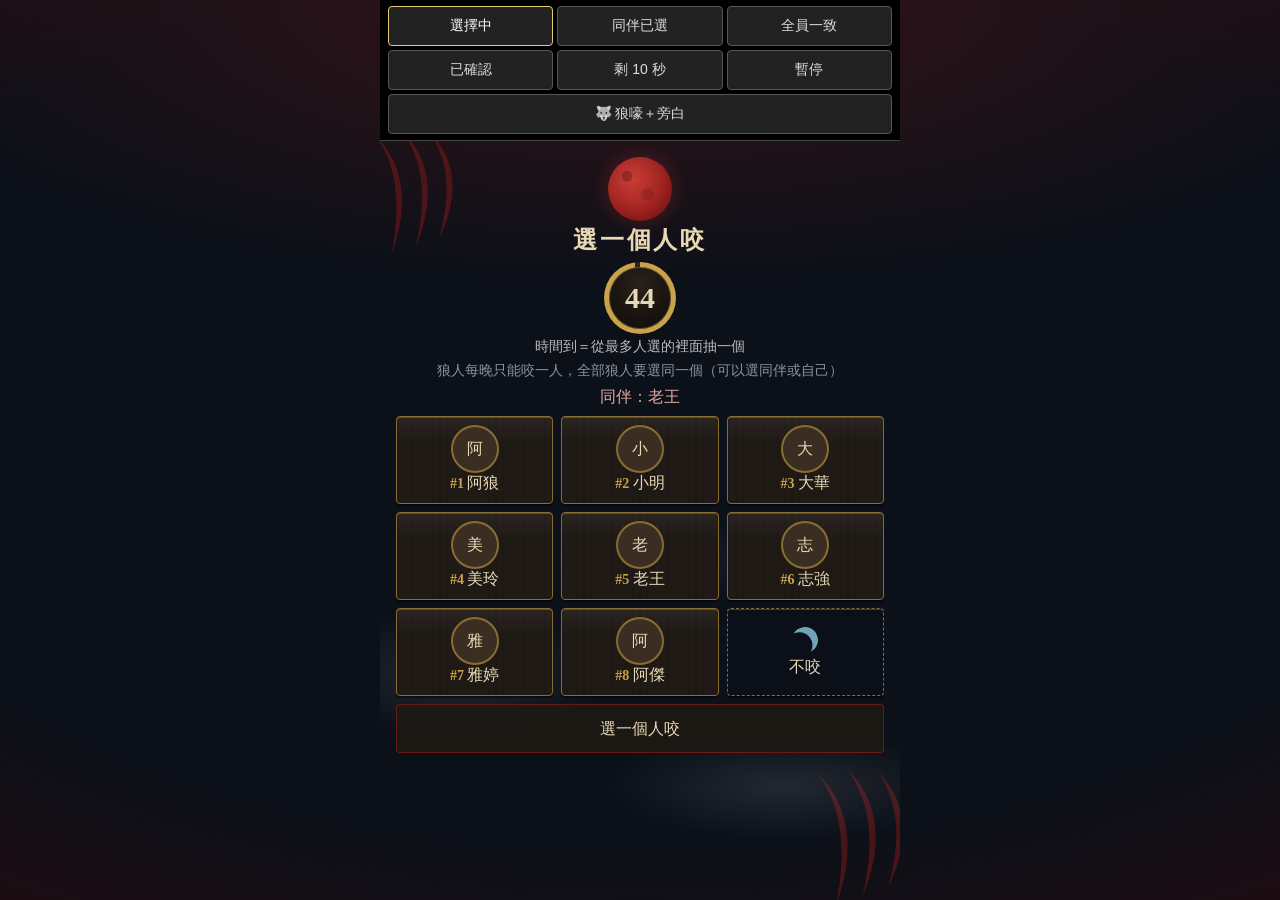
==== web/preview.html @ 8d0e4b9e "feat: 美術垂直切片——夜晚狼人選刀、倒數環、狼嚎（SPEC v4.28） Co-Authored-By: Claude Opus 5.5 <noreply@anthropic.com>" ====
<!doctype html>
<html lang="zh-Hant" data-phase="night" data-screen="S8">
<head>
<meta charset="utf-8">
<meta name="viewport" content="width=device-width, initial-scale=1, viewport-fit=cover, user-scalable=no">
<title>血月酒館 · 美術預覽</title>
<link rel="stylesheet" href="css/tokens.css">
<link rel="stylesheet" href="css/base.css">
<link rel="stylesheet" href="css/s8.css">
<style>
  /* 只給預覽頁用的切換列，不是遊戲畫面 */
  .preview-bar { display: flex; flex-wrap: wrap; gap: 4px; padding: 6px 8px; background: #000; border-bottom: 1px solid #444; }
  .preview-bar button { flex: 1 1 30%; min-height: 40px; font-size: 14px; background: #222; color: #ddd; border: 1px solid #555; border-radius: 4px; }
  .preview-bar button[data-on] { border-color: #e8c872; color: #fff; }
</style>
</head>
<body>
<div id="app"></div>
<script type="module" src="js/preview_s8.js"></script>
</body>
</html>
---- web/css/tokens.css ----
/* 美術數值（ART 3、4、11.1；CODING_RULES V5）。畫面只用這裡的變數，不直接寫色碼與時間。 */
:root {
  /* 主色票（SPEC C2） */
  --bg-night: #14100d;
  --bg-stone: #1f1a15;
  --parchment: #e8d9b5;
  --parchment-dark: #cdb98a;
  --ink: #2b1d12;
  --gold: #c9a24a;
  --gold-bright: #e8c872;
  --blood: #8e1b1b;
  --ember: #d9702b;
  --moss: #4a6b3a;
  --arcane: #5b4b8a;
  --mask: #3d2f4f;
  --ice: #6fa3b8;
  --steel: #8b93a0;
  /* 延伸色 */
  --night-sky: #0c1018;
  --dusk: #2a1f14;
  --witch-red: #b5373a;
  --witch-green: #3f8f5a;
  --hunter-wood: #7a5532;
  --candle: #ffcf7a;
  --fog: rgba(139, 147, 160, .18);

  /* 字體：正式字型子集化在量產時加入，先用手機內建的宋體與襯線體 */
  --font-title: "Noto Serif TC", "Songti TC", "PMingLiU", serif;
  --font-body: system-ui, "PingFang TC", "Noto Sans TC", sans-serif;
  --font-num: "Cinzel", "Trajan Pro", Georgia, "Times New Roman", serif;
  --fs-title: 24px;
  --fs-lead: 18px;
  --fs-body: 16px;

  /* 間距四級（ART 6） */
  --gap-1: 8px;
  --gap-2: 12px;
  --gap-3: 16px;
  --gap-4: 24px;

  /* 動畫時間（ART 11.1） */
  --dur-tap: 120ms;
  --dur-fast: 200ms;
  --dur-dialog: 350ms;
  --dur-flip: 600ms;
  --dur-phase: 800ms;
  --dur-night: 1000ms;
  --dur-confirm: 3000ms; /* 狼人全員一致後自動確認（SPEC C8.1） */
  --dur-slash: 400ms;
  --ease-out: cubic-bezier(.2, .8, .2, 1);
}
---- web/css/base.css ----
/* 灰盒階段（DEV_PLAN P4）：只求看得懂、點得到。美術在 P8 才套用。 */
* { box-sizing: border-box; -webkit-tap-highlight-color: transparent; }
html, body { margin: 0; height: 100%; overscroll-behavior: none; }
body { background: #2a2a2a; color: #eee; font: 16px/1.45 system-ui, "PingFang TC", "Noto Sans TC", sans-serif; }
#app { display: flex; flex-direction: column; height: var(--app-h, 100dvh); max-width: 520px; margin: 0 auto; }
html[data-phase="night"] body { background: #151515; }

.status { display: flex; align-items: center; gap: 4px; padding: 6px 8px; background: #3a3a3a; min-height: 44px; }
.status__title { flex: 1; min-width: 0; font-size: 18px; font-weight: 600; line-height: 1.25; }
.status__side { flex: none; display: flex; flex-direction: column; align-items: flex-end; gap: 2px; }
.status__icons { display: flex; gap: 4px; }
.status__who { display: flex; align-items: center; gap: 6px; }
.status__name { font-size: 14px; font-weight: 600; white-space: nowrap; }
.status__line { display: block; white-space: nowrap; overflow: hidden; text-overflow: ellipsis; }
.status__icon { background: none; border: 1px solid #888; color: #eee; width: 44px; height: 44px; flex: none; padding: 0; border-radius: 4px; }
.conn { font-size: 14px; padding: 2px 6px; border: 1px solid #888; border-radius: 4px; white-space: nowrap; }
.conn--online { border-color: #7c7; }
.conn--reconnecting { border-color: #dc6; }
.conn--offline { border-color: #e66; }
.subtitle { padding: 6px 12px; background: #333; color: #bcd; font-size: 15px; min-height: 32px; }
.banner { padding: 8px 12px; background: #664; }
.banner--error { background: #733; }
.main { flex: 1; overflow-y: auto; padding: 12px 16px 24px; }
.tabs { display: flex; background: #3a3a3a; padding-bottom: env(safe-area-inset-bottom); }
.tab { flex: 1 1 0; min-height: 52px; padding: 0 2px; white-space: nowrap; background: none; border: 0; color: #ccc; font-size: 14px; }
.tab { position: relative; }
.tab__unread { position: absolute; top: 2px; right: 2px; min-width: 18px; padding: 0 4px; border-radius: 9px; background: #c44; color: #fff; font-size: 12px; line-height: 18px; }
.tab--on { background: #555; color: #fff; }

h1 { font-size: 22px; margin: 8px 0 12px; }
h2 { font-size: 18px; margin: 16px 0 8px; }
p { margin: 8px 0; }
.hint { font-size: 14px; color: #bbb; }
.big { font-size: 22px; font-weight: 600; }
.center { text-align: center; }
.row { display: flex; gap: 8px; align-items: center; flex-wrap: wrap; }
.grow { flex: 1; }
.panel { background: #383838; padding: 12px; border-radius: 4px; margin: 8px 0; }
.pause-row { display: flex; justify-content: flex-end; }
.far-apart { margin-top: 32px; } /* 危險操作和常用按鈕隔開（UI_RULES K6） */
.danger-zone { border: 1px solid #a55; }

button.btn { width: 100%; min-height: 52px; font-size: 16px; margin: 6px 0; border-radius: 4px; border: 2px solid #999; background: #484848; color: #fff; }
button.btn--small { width: auto; min-height: 44px; padding: 0 12px; margin: 2px; }
button.btn--secondary { border-width: 1px; background: #3d3d3d; }
button.btn--danger { border-color: #d66; }
button.btn--suggest { border-color: #fc6; background: #665a33; }
button.btn--pending { opacity: .6; }
button.btn--success { background: #375; border-color: #7c7; }
button.btn--error { border-color: #e66; background: #633; }
button.btn:disabled { color: #999; border-color: #666; }
.reason { font-size: 14px; color: #dbb; margin: -2px 0 6px; }

.qr { display: block; width: 200px; height: 200px; margin: 8px auto; }
.selectable { user-select: text; -webkit-user-select: text; }
label.field { display: block; margin: 12px 0; }
input, select, textarea { font-size: 16px; width: 100%; min-height: 44px; padding: 10px; border-radius: 4px; border: 1px solid #888; background: #222; color: #eee; }
.error-text { color: #f99; font-size: 14px; }
.input--error { border: 2px solid #e66; }

.grid { display: grid; grid-template-columns: repeat(3, 1fr); gap: 8px; margin: 8px 0; }
.card-group { color: #fc6; font-size: 15px; margin-top: 12px; }
.cell { display: flex; flex-direction: column; align-items: center; justify-content: center; gap: 2px; min-height: 76px; background: #444; border: 2px solid #777; border-radius: 4px; color: #fff; padding: 4px; font-size: 16px; }
.cell .avatar { width: 36px; height: 36px; }
.grid--compact .cell { min-height: 44px; }
.cell--target { background: #2f4a5e; border-color: #6a9ab8; }
.cell--on { border-color: #fc6; background: #665a33; }
.cell--empty { border-style: dashed; }
.cell__seat { font-size: 14px; color: #ccc; }
.cell__marks { font-size: 14px; color: #f99; line-height: 1.2; }
.cell__marks:empty { display: none; }
.grid--marks .cell__marks:empty { display: block; min-height: 17px; } /* 同伴選了才出現，先留位子，格子才不會跳 */

.avatar { display: inline-flex; width: 44px; height: 44px; border-radius: 50%; background: #666; align-items: center; justify-content: center; overflow: hidden; flex: none; }
.avatar img { width: 100%; height: 100%; object-fit: cover; }
.avatar--dead { opacity: .4; }
.list-row { display: flex; align-items: center; gap: 8px; padding: 6px 0; border-bottom: 1px solid #444; }
.seat-row { background: #2a2a2a; }
.seat-row__who { min-width: 0; }
.seat-row__tags { display: flex; flex-wrap: wrap; gap: 4px; margin-top: 2px; }
.seat-row--drag { background: #665a33; }
.seat-handle { flex: none; width: 44px; height: 44px; display: flex; align-items: center; justify-content: center; font-size: 22px; touch-action: none; user-select: none; -webkit-user-select: none; cursor: grab; border: 1px solid #666; border-radius: 4px; }
.badge { font-size: 14px; border: 1px solid #888; border-radius: 3px; padding: 0 4px; white-space: nowrap; }
.nowrap { white-space: nowrap; }
.keep-words { word-break: keep-all; }

.count { font-size: 28px; font-variant-numeric: tabular-nums; text-align: center; }
.card { min-height: min(280px, 40dvh); text-align: center; display: flex; flex-direction: column; align-items: center; justify-content: center; background: #444; border: 2px solid #999; border-radius: 6px; padding: 10px; touch-action: none; user-select: none; -webkit-user-select: none; -webkit-touch-callout: none; }

.chat { display: flex; flex-direction: column; height: 100%; }
.chat__list { flex: 1; overflow-y: auto; }
.chat__list button.btn--small { display: block; margin: 4px auto; }
.bubble { background: #444; padding: 6px 10px; border-radius: 4px; margin: 4px 0; max-width: 85%; overflow-wrap: anywhere; width: fit-content; }
.bubble--mine { margin-left: auto; background: #565; }
.bubble--host { background: #653; }
.bubble--wolf { background: #533; }
.bubble__who { font-size: 14px; color: #ccc; }
.bubble--wolf { border: 2px solid #c44; }
.bubble--system { white-space: pre-line; border: 1px dashed #b8a; background: #2a1f2e; }
.chat-photo { display: block; max-width: 200px; max-height: 200px; border-radius: 4px; margin-top: 4px; }
.tts { background: none; border: 1px solid #888; color: inherit; border-radius: 4px; padding: 6px 8px; margin-top: 4px; text-align: left; min-height: 44px; font: inherit; }
.chat__photo { position: relative; overflow: hidden; display: inline-flex; align-items: center; justify-content: center; min-width: 44px; }
.chat__photo input { position: absolute; inset: 0; opacity: 0; }
.lightbox { position: fixed; inset: 0; background: #000; z-index: 40; display: flex; align-items: center; justify-content: center; overflow: hidden; }
.lightbox img { max-width: 100%; max-height: 100%; touch-action: none; transform-origin: center; }
.lightbox__close { position: absolute; top: 12px; right: 12px; min-width: 44px; min-height: 44px; background: #333; color: #fff; border: 1px solid #888; border-radius: 4px; }
.chat__input { display: flex; gap: 6px; padding-top: 8px; }
.chat__input button.btn { padding: 0 4px; white-space: nowrap; width: 100%; margin: 0; }
.chat__input textarea { flex: 1; min-height: 44px; height: 44px; resize: none; }

.overlay { position: fixed; inset: 0; background: rgba(0,0,0,.75); display: flex; align-items: center; justify-content: center; padding: 16px; z-index: 30; }
.dialog { background: #3a3a3a; padding: 16px; border-radius: 6px; width: 100%; max-width: 460px; max-height: 90dvh; overflow-y: auto; }
.toast { position: fixed; top: 60px; left: 16px; right: 16px; margin: 0 auto; width: fit-content; background: #111; padding: 8px 14px; border-radius: 4px; z-index: 40; }
.pause-cover { background: #444; border: 2px solid #999; padding: 20px; text-align: center; border-radius: 6px; }
.rotate { display: none; }
@media (orientation: landscape) and (max-height: 480px) {
  .rotate { display: flex; position: fixed; inset: 0; background: #111; z-index: 50; align-items: center; justify-content: center; }
}

/* 看真相：每夜標籤可左右滑；行動以顏色分類，一定同時有文字（UI_RULES F13） */
.truth-tabs { display: flex; overflow-x: auto; gap: 4px; margin: 8px 0; -webkit-overflow-scrolling: touch; }
.tab--small { flex: none; min-height: 44px; padding: 0 12px; background: #3a3a3a; border-radius: 4px; }
.act { border-left: 5px solid #888; background: #383838; padding: 8px 10px; margin: 6px 0; border-radius: 3px; }
.act__label { display: block; font-size: 14px; }
.act--wolf { border-color: #d9534f; } .act--wolf .act__label { color: #f08a86; }
.act--seer { border-color: #8d78d6; } .act--seer .act__label { color: #b6a7ee; }
.act--witch { border-color: #3f8f5a; } .act--witch .act__label { color: #7fcf9b; }
.act--hunter { border-color: #b98a55; } .act--hunter .act__label { color: #e0b98a; }
.act--death { border-color: #aaa; } .act--death .act__label { color: #ddd; }
.act--vote { border-color: #c9a24a; } .act--vote .act__label { color: #e8c872; }

/* 上帝控制台：常用按鈕固定在上方、三個標籤固定在側邊，只有內容區會滑 */
.host-screen { display: flex; gap: 8px; height: 100%; }
.host-main { flex: 1; min-width: 0; display: flex; flex-direction: column; }
.host-pinned { flex: none; padding-bottom: 6px; }
.host-pinned h1 { margin: 2px 0; }
.host-pinned button.btn { min-height: 44px; margin: 3px 0; }
.host-pinned .count { font-size: 24px; }
.host-rail { flex: none; width: 62px; display: flex; flex-direction: column; gap: 6px; }
.host-tab { min-height: 64px; padding: 4px; font-size: 14px; background: #3a3a3a; color: #ddd; border: 1px solid #777; border-radius: 4px; }
.host-tab--on { background: #665a33; border-color: #fc6; color: #fff; }
.host-content { flex: 1; min-height: 0; overflow-y: auto; }
.host-content .grid button.btn { padding: 0 2px; } /* 六個字的台詞才放得下一行 */
.host-tab__line { display: block; }
.end-cause { flex: 1; min-width: 0; text-align: right; }
.role-grid { display: grid; grid-template-columns: repeat(2, 1fr); gap: 6px; margin-bottom: 12px; }
.role-grid .btn { width: 100%; }
.badge--role { background: #6a3a8a; color: #fff; }

/* S23 安裝引導、S24 準備檢查 */
.install__steps { padding-left: 24px; }
.install__step { margin: 10px 0; }
.install__icon { width: 24px; height: 24px; vertical-align: middle; margin-left: 4px; }
.prep-list { display: flex; flex-direction: column; gap: 6px; margin: 8px 0; }
.prep { border: 1px solid #a86; border-radius: 4px; padding: 8px 10px; background: #383028; }
.prep--done { border-color: #575; background: #2f382f; }
.prep__title { font-weight: 600; }
.prep .hint { margin: 4px 0; }
---- web/css/s8.css ----
/* 美術垂直切片：夜晚·狼人選刀（ART 8 S8、7.2、7.4、11.2、11.3）。
   使用者看過並同意風格後，才把同樣的做法套到其他畫面（DEV_PLAN P8）。
   動畫只動 transform 和 opacity（UI_RULES Q6）；html[data-lowfx] 時關掉霧和火星。 */

html[data-screen="S8"] body {
  background:
    radial-gradient(ellipse 90% 45% at 50% 0%, rgba(142, 27, 27, .32), transparent 70%),
    radial-gradient(ellipse 120% 90% at 50% 45%, transparent 55%, rgba(70, 6, 6, .7) 100%),
    var(--night-sky);
}

/* 裝飾只畫在這個畫面的範圍內，不蓋到狀態列，也不會讓畫面左右滑 */
.s8 { position: relative; isolation: isolate; overflow: hidden; margin: -12px -16px -24px; padding: 16px 16px 24px; min-height: calc(100% + 36px); }

/* 爪痕暗角：左上、右下各三道爪痕，壓在內容後面、點不到 */
.s8::before {
  content: '';
  position: absolute;
  inset: 0;
  z-index: -1;
  pointer-events: none;
  --claw: url("data:image/svg+xml,%3Csvg xmlns='http://www.w3.org/2000/svg' viewBox='0 0 120 140'%3E%3Cg fill='%238e1b1b'%3E%3Cpath d='M14 4c22 30 30 70 18 132c20-56 14-100-18-132z'/%3E%3Cpath d='M44 0c22 32 28 72 14 128c22-52 18-96-14-128z'/%3E%3Cpath d='M74 2c20 30 24 64 10 116c22-46 20-86-10-116z'/%3E%3C/g%3E%3C/svg%3E");
  background:
    var(--claw) left -18px top -10px / 110px no-repeat,
    var(--claw) right -24px bottom -10px / 120px no-repeat;
  opacity: .45;
}

/* 夜霧：一層慢慢飄的灰霧 */
.s8::after {
  content: '';
  position: absolute;
  inset: 0 -20%;
  z-index: -1;
  pointer-events: none;
  background:
    radial-gradient(ellipse 30% 12% at 25% 70%, var(--fog), transparent 70%),
    radial-gradient(ellipse 35% 10% at 70% 85%, var(--fog), transparent 70%),
    radial-gradient(ellipse 25% 8% at 55% 55%, rgba(139, 147, 160, .1), transparent 70%);
  animation: s8-fog 28s ease-in-out infinite alternate;
}
@keyframes s8-fog { from { transform: translateX(-6%); } to { transform: translateX(6%); } }

/* 格子上方懸一輪血月 */
.s8__moon {
  position: relative;
  width: 64px;
  height: 64px;
  margin: 0 auto -6px;
  border-radius: 50%;
  background:
    radial-gradient(circle at 30% 30%, rgba(74, 13, 13, .45) 0 8%, transparent 9%),
    radial-gradient(circle at 62% 58%, rgba(74, 13, 13, .35) 0 11%, transparent 12%),
    radial-gradient(circle at 38% 35%, #c8423a, var(--blood) 60%, #4a0d0d);
}
.s8__moon::after {
  content: '';
  position: absolute;
  inset: -18px;
  border-radius: 50%;
  background: radial-gradient(circle, rgba(200, 50, 40, .4), transparent 65%);
  animation: s8-moon 4s ease-in-out infinite alternate;
}
@keyframes s8-moon { from { opacity: .55; } to { opacity: 1; } }

.s8__title {
  font: 700 var(--fs-title)/1.3 var(--font-title);
  color: var(--parchment);
  letter-spacing: .12em;
  text-align: center;
  margin: 10px 0 4px;
}
.s8__rule { font-size: 14px; color: var(--steel); margin: 4px 0; }
.s8__allies { color: #e3a9a2; margin: 4px 0; }
.s8__status {
  background: rgba(31, 26, 21, .85);
  border: 1px solid rgba(142, 27, 27, .7);
  color: var(--parchment);
  text-align: center;
}

/* 倒數環（ART 7.2）：金色環隨時間變短；剩 10 秒轉火色冒火星；剩 3 秒數字跳；暫停變灰 */
.ring {
  --ring-color: var(--gold);
  position: relative;
  width: 72px;
  height: 72px;
  margin: 6px auto 2px;
  border-radius: 50%;
  display: grid;
  place-items: center;
  background: conic-gradient(var(--ring-color) calc(var(--frac, 1) * 360deg), rgba(201, 162, 74, .14) 0);
}
.ring::before {
  content: '';
  position: absolute;
  inset: 5px;
  border-radius: 50%;
  background: radial-gradient(circle at 50% 30%, #2a2018, var(--bg-night) 75%);
  box-shadow: inset 0 0 0 1px rgba(232, 200, 114, .3);
}
.ring__num {
  position: relative;
  font: 700 30px/1 var(--font-num);
  color: var(--parchment);
  font-variant-numeric: tabular-nums;
}
.ring__num[data-waiting] { font: 600 13px/1.2 var(--font-body); max-width: 56px; }
.ring[data-zone="warn"], .ring[data-zone="urgent"] { --ring-color: var(--ember); }
.ring[data-zone="urgent"] .ring__num { animation: ring-beat 1s ease-out infinite; }
@keyframes ring-beat { 0% { transform: scale(1.06); } 40%, 100% { transform: scale(1); } }
.ring[data-zone="paused"] { --ring-color: var(--steel); }

.ring__sparks { position: absolute; inset: 0; pointer-events: none; }
.ring__sparks i {
  position: absolute;
  left: 50%;
  top: 0;
  width: 4px;
  height: 4px;
  margin-left: -2px;
  border-radius: 50%;
  background: var(--candle);
  box-shadow: 0 0 6px var(--ember);
  opacity: 0;
}
.ring[data-zone="warn"] .ring__sparks i, .ring[data-zone="urgent"] .ring__sparks i { animation: spark 1.4s ease-out infinite; }
.ring__sparks i:nth-child(2) { left: 80%; top: 15%; animation-delay: .3s !important; }
.ring__sparks i:nth-child(3) { left: 95%; top: 55%; animation-delay: .7s !important; }
.ring__sparks i:nth-child(4) { left: 15%; top: 20%; animation-delay: .5s !important; }
.ring__sparks i:nth-child(5) { left: 5%; top: 60%; animation-delay: 1s !important; }
@keyframes spark {
  0% { opacity: 0; transform: translate(0, 0) scale(1); }
  15% { opacity: 1; }
  100% { opacity: 0; transform: translate(4px, -22px) scale(.4); }
}

/* 選擇格做成小木牌（ART 7.4）：石板底、黃銅邊；選中浮起 2px 加金光 */
.grid--wolf { gap: var(--gap-1); }
.grid--wolf .cell {
  position: relative;
  min-height: 88px;
  color: var(--parchment);
  border: 1px solid #8a6d32;
  border-radius: 4px;
  background:
    linear-gradient(180deg, rgba(255, 255, 255, .05), transparent 30%),
    repeating-linear-gradient(90deg, rgba(0, 0, 0, .08) 0 2px, transparent 2px 7px),
    var(--bg-stone);
  box-shadow: inset 0 1px 0 rgba(232, 200, 114, .25), 0 2px 0 rgba(0, 0, 0, .5);
  transition: transform var(--dur-fast) var(--ease-out), border-color var(--dur-fast);
}
.grid--wolf .cell::after {
  /* 選中的金光放在偽元素上，只改透明度 */
  content: '';
  position: absolute;
  inset: -3px;
  border-radius: 6px;
  box-shadow: 0 0 0 2px var(--gold-bright), 0 0 14px rgba(232, 200, 114, .55);
  opacity: 0;
  transition: opacity var(--dur-fast);
  pointer-events: none;
}
.grid--wolf .cell:active { transform: scale(.97); transition-duration: var(--dur-tap); }
.grid--wolf .cell--on { transform: translateY(-2px); border-color: var(--gold-bright); }
.grid--wolf .cell--on::after { opacity: 1; }
.grid--wolf .avatar {
  width: 44px;
  height: 44px;
  background: #3a2d22;
  color: var(--parchment);
  box-shadow: 0 0 0 2px #8a6d32;
  font-family: var(--font-title);
}
.grid--wolf .cell__seat { font: 700 14px var(--font-num); color: var(--gold); }
.grid--wolf .cell__name { line-height: 1.2; }

/* 同伴選的人：右上角三道爪痕＋同伴名字小牌（ART 7.3） */
.grid--wolf .cell__marks:not(:empty) {
  position: absolute;
  top: -6px;
  right: -4px;
  padding: 0 4px 0 18px;
  font-size: 12px;
  line-height: 18px;
  color: #fff;
  background:
    url("data:image/svg+xml,%3Csvg xmlns='http://www.w3.org/2000/svg' viewBox='0 0 16 16'%3E%3Cg stroke='%23ffb4a8' stroke-width='1.6' stroke-linecap='round'%3E%3Cpath d='M3 2l4 12M7 1l3 12M11 1l3 11'/%3E%3C/g%3E%3C/svg%3E") 3px 50% / 13px no-repeat,
    var(--blood);
  border-radius: 3px;
  box-shadow: 0 1px 2px rgba(0, 0, 0, .6);
}
.grid--wolf.grid--marks .cell__marks:empty { display: none; } /* 名牌浮在角落，不用先留位子 */

/* 不咬：虛線框＋一彎殘月 */
.grid--wolf .cell--empty { border-style: dashed; background: rgba(12, 16, 24, .7); }
.grid--wolf .cell--empty .cell__name::before {
  content: '';
  display: block;
  width: 26px;
  height: 26px;
  margin: 0 auto 4px;
  border-radius: 50%;
  box-shadow: inset -7px 3px 0 0 var(--ice);
  transform: rotate(-20deg);
}

/* 全員一致：3 秒內格子外圈血月光由暗到亮（ART 11.2） */
.grid--wolf .cell--confirming::before {
  content: '';
  position: absolute;
  inset: -6px;
  border-radius: 8px;
  box-shadow: 0 0 0 2px var(--blood), 0 0 22px 6px rgba(200, 40, 30, .85);
  opacity: 0;
  animation: s8-confirm var(--dur-confirm) linear forwards;
  pointer-events: none;
}
@keyframes s8-confirm { from { opacity: .1; } to { opacity: 1; } }

/* 確認後：被選的人放大，三道爪痕劃過、紅光殘影 0.4 秒 */
.s8--done .s8__title { margin-top: 18px; }
.victim {
  position: relative;
  width: 132px;
  margin: 20px auto;
  padding: 16px 8px 12px;
  border: 1px solid var(--blood);
  border-radius: 6px;
  background: var(--bg-stone);
  color: var(--parchment);
  overflow: hidden;
}
.victim .avatar { width: 64px; height: 64px; font-size: 26px; background: #3a2d22; color: var(--parchment); }
.victim__name { margin-top: 6px; font: 700 18px var(--font-title); }
.victim--none { border-style: dashed; border-color: var(--ice); }
.slash { position: absolute; inset: 0; pointer-events: none; }
.slash i {
  position: absolute;
  top: -20%;
  left: 30%;
  width: 6px;
  height: 140%;
  border-radius: 3px;
  background: linear-gradient(180deg, transparent, #ff6a55 30%, var(--blood) 70%, transparent);
  box-shadow: 0 0 10px rgba(255, 80, 60, .8);
  transform-origin: top center;
  transform: rotate(-24deg) scaleY(0);
  animation: slash var(--dur-slash) var(--ease-out) forwards, slash-fade 1.2s ease-out .4s forwards;
}
.slash i:nth-child(2) { left: 48%; animation-delay: .07s, .47s; }
.slash i:nth-child(3) { left: 66%; animation-delay: .14s, .54s; }
@keyframes slash { to { transform: rotate(-24deg) scaleY(1); } }
@keyframes slash-fade { to { opacity: .35; } }

/* 舊手機掉幀時自動關掉霧與火星（ART 11.3） */
html[data-lowfx] .s8::after { display: none; }
html[data-lowfx] .ring__sparks { display: none; }
html[data-lowfx] .s8__moon::after { animation: none; }

/* 減少動態效果：全部改成 300 ms 淡入（SPEC C9.2 #13） */
@media (prefers-reduced-motion: reduce) {
  .s8::after, .s8__moon::after, .ring__sparks, .ring[data-zone="urgent"] .ring__num { animation: none; }
  .ring__sparks { display: none; }
  .grid--wolf .cell, .grid--wolf .cell--on { transform: none; }
  .grid--wolf .cell--confirming::before { animation: s8-fade 300ms forwards; }
  .slash i { transform: rotate(-24deg); opacity: 0; animation: s8-fade 300ms forwards; }
  @keyframes s8-fade { from { opacity: 0; } to { opacity: 1; } }
}
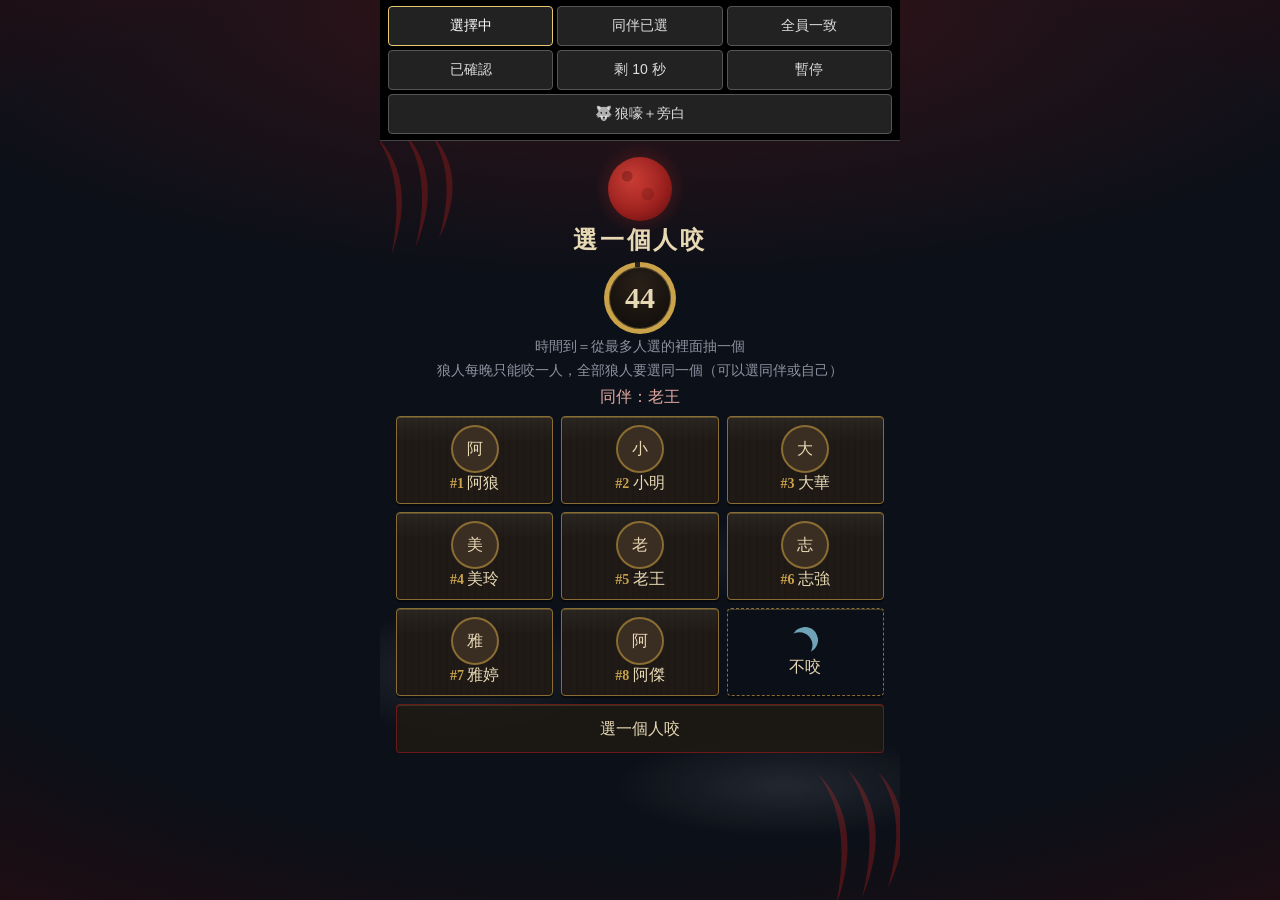
==== commit b91a2643: "feat: 美術量產第一輪——共用元件與各畫面氣氛（SPEC v4.31） Co-Authored-By: Claude Opus 5.5 <noreply@anthropic.com>" ====
--- a/web/preview.html
+++ b/web/preview.html
@@ -6,6 +6,7 @@
 <title>血月酒館 · 美術預覽</title>
 <link rel="stylesheet" href="css/tokens.css">
 <link rel="stylesheet" href="css/base.css">
+<link rel="stylesheet" href="css/art.css">
 <link rel="stylesheet" href="css/s8.css">
 <style>
   /* 只給預覽頁用的切換列，不是遊戲畫面 */
--- a/web/css/art.css
+++ b/web/css/art.css
@@ -0,0 +1,281 @@
+/* 正式外觀（DEV_PLAN P8 量產，ART 5–8）。疊在 base.css 上面：base.css 管版面與大小，這裡只管材質與顏色，
+   所以點擊區、字級、間距都不會因為美術改變（UI_RULES）。動畫只動 transform 和 opacity（Q6）。 */
+
+body {
+  font-family: var(--font-body);
+  color: var(--parchment);
+  background:
+    radial-gradient(ellipse 80% 40% at 50% 0%, rgba(255, 207, 122, .10), transparent 70%),
+    radial-gradient(ellipse 120% 90% at 50% 50%, transparent 60%, rgba(0, 0, 0, .55) 100%),
+    var(--dusk);
+  background-attachment: fixed;
+}
+html[data-phase="night"] body {
+  background:
+    radial-gradient(ellipse 80% 40% at 50% 0%, rgba(111, 163, 184, .10), transparent 70%),
+    radial-gradient(ellipse 120% 90% at 50% 50%, transparent 55%, rgba(0, 0, 0, .7) 100%),
+    var(--night-sky);
+}
+
+h1, h2 { font-family: var(--font-title); letter-spacing: .06em; }
+h1 { color: var(--parchment); }
+h2 { color: var(--gold-bright); }
+.hint { color: #b9ab8c; }
+html[data-phase="night"] .hint { color: var(--steel); }
+.error-text { color: #ff9a8a; }
+.reason { color: #e0b4a4; }
+.big { font-family: var(--font-title); }
+.count { font-family: var(--font-num); color: var(--parchment); }
+
+/* 頂端狀態列：木質橫樑（ART 7.8） */
+.status {
+  background:
+    linear-gradient(180deg, rgba(255, 255, 255, .06), transparent 40%, rgba(0, 0, 0, .25)),
+    repeating-linear-gradient(0deg, rgba(0, 0, 0, .12) 0 1px, transparent 1px 5px),
+    #3b2a1c;
+  border-bottom: 2px solid #8a6d32;
+  box-shadow: 0 2px 6px rgba(0, 0, 0, .5);
+}
+.status__title { font-family: var(--font-title); color: var(--gold-bright); }
+.status__name { color: var(--parchment); }
+.status__icon { border: 1px solid #8a6d32; color: var(--gold-bright); background: rgba(0, 0, 0, .2); }
+/* 連線燈是小油燈：火焰顏色＋文字（UI_RULES F13） */
+.conn { border-color: #8a6d32; color: var(--parchment); background: rgba(0, 0, 0, .25); }
+.conn::before { content: ''; display: inline-block; width: 8px; height: 8px; margin-right: 4px; border-radius: 50% 50% 50% 0; transform: rotate(-45deg); vertical-align: 1px; background: var(--steel); }
+.conn--online::before { background: #7fcf6a; box-shadow: 0 0 6px #7fcf6a; }
+.conn--reconnecting::before { background: var(--candle); box-shadow: 0 0 6px var(--ember); animation: lamp 1s ease-in-out infinite alternate; }
+.conn--offline::before { background: #e05a4a; }
+@keyframes lamp { to { opacity: .35; } }
+
+/* 旁白字幕：月光藍字（ART 7.8） */
+.subtitle { background: rgba(12, 16, 24, .85); color: var(--ice); border-bottom: 1px solid rgba(111, 163, 184, .3); font-family: var(--font-title); }
+
+/* 布旗（ART 7.6） */
+.banner { background: linear-gradient(180deg, #a85a22, #7a3e14); color: #fff3dc; border-bottom: 2px solid rgba(0, 0, 0, .4); }
+.banner--error { background: linear-gradient(180deg, #9e2424, var(--blood)); }
+
+/* 底部分頁列：深色木紋，選中的亮金浮起（ART 7.8） */
+.tabs {
+  background:
+    repeating-linear-gradient(0deg, rgba(0, 0, 0, .14) 0 1px, transparent 1px 6px),
+    #2e2116;
+  border-top: 2px solid #8a6d32;
+}
+.tab { color: #c8b48a; transition: transform var(--dur-fast) var(--ease-out); }
+.tab--on { background: rgba(232, 200, 114, .14); color: var(--gold-bright); transform: translateY(-2px); box-shadow: inset 0 2px 0 var(--gold-bright); }
+.tab__unread { background: var(--blood); box-shadow: 0 0 0 1px #e8a090; } /* 蠟封小紅點 */
+.tab--small { background: #2e2116; color: #c8b48a; border: 1px solid #5a4528; }
+
+/* 按鈕五態（ART 7.1）：主要＝深石板金框；次要＝羊皮紙；危險＝血紅框；建議下一步＝金色呼吸光 */
+button.btn {
+  position: relative;
+  color: var(--gold-bright);
+  border: 2px solid var(--gold);
+  background: linear-gradient(180deg, #2c241c, var(--bg-stone));
+  box-shadow: inset 0 1px 0 rgba(232, 200, 114, .35), 0 2px 0 rgba(0, 0, 0, .5);
+  font-weight: 600;
+  transition: transform var(--dur-tap) var(--ease-out);
+}
+button.btn:active:not(:disabled) { transform: scale(.97); }
+button.btn--secondary {
+  color: var(--ink);
+  border: 1px solid #a88a4a;
+  background: linear-gradient(180deg, var(--parchment), var(--parchment-dark));
+  box-shadow: inset 0 0 12px rgba(122, 85, 50, .25), 0 2px 0 rgba(0, 0, 0, .45);
+  font-weight: 500;
+}
+/* 夜晚不出現大片亮色（ART 1.3）：羊皮紙壓暗 */
+html[data-phase="night"] button.btn--secondary { background: linear-gradient(180deg, #8f8264, #6f6449); color: #1c140c; }
+button.btn--danger { color: var(--parchment); border-color: #c0392b; background: linear-gradient(180deg, #3a1a16, #24100d); }
+button.btn--suggest { color: #2b1d12; border-color: var(--gold-bright); background: linear-gradient(180deg, var(--gold-bright), var(--gold)); }
+button.btn--suggest::after {
+  content: '';
+  position: absolute;
+  inset: -4px;
+  border-radius: 6px;
+  box-shadow: 0 0 12px 2px rgba(232, 200, 114, .7);
+  animation: breathe 2s ease-in-out infinite;
+  pointer-events: none;
+}
+@keyframes breathe { 0%, 100% { opacity: .25; } 50% { opacity: 1; } }
+button.btn--pending { opacity: .7; }
+button.btn--success { color: var(--parchment); border-color: #7fcf6a; background: linear-gradient(180deg, #557a43, var(--moss)); }
+button.btn--error { color: var(--parchment); border-color: #e05a4a; background: linear-gradient(180deg, #4a1d18, #2e110e); animation: shake .3s linear; }
+@keyframes shake { 25% { transform: translateX(-4px); } 50% { transform: translateX(4px); } 75% { transform: translateX(-4px); } }
+button.btn:disabled { color: var(--steel); border-color: #5c6068; background: #24211d; box-shadow: none; }
+button.btn--secondary:disabled { color: #6b6457; background: #a59a80; }
+
+/* 石板面板 */
+.panel, .pause-cover, .act {
+  background:
+    linear-gradient(180deg, rgba(255, 255, 255, .04), transparent 30%),
+    var(--bg-stone);
+  border: 1px solid #5a4528;
+  box-shadow: inset 0 1px 0 rgba(232, 200, 114, .15);
+}
+.pause-cover { border: 2px solid var(--parchment-dark); background: linear-gradient(180deg, var(--parchment), var(--parchment-dark)); color: var(--ink); }
+.pause-cover .hint { color: #5a4630; }
+
+/* 對話框是卷軸：羊皮紙、上下木軸（ART 7.6） */
+.overlay { background: rgba(5, 4, 3, .72); }
+.dialog {
+  color: var(--ink);
+  background:
+    radial-gradient(ellipse at 50% 50%, transparent 60%, rgba(122, 85, 50, .3) 100%),
+    var(--parchment);
+  border-top: 8px solid var(--hunter-wood);
+  border-bottom: 8px solid var(--hunter-wood);
+  box-shadow: 0 10px 30px rgba(0, 0, 0, .6);
+  animation: unroll var(--dur-dialog) var(--ease-out);
+}
+@keyframes unroll { from { transform: translateY(-6px); opacity: 0; } }
+.dialog h2 { color: var(--ink); }
+.dialog .hint { color: #5a4630; }
+.dialog textarea { background: #f4ead2; color: var(--ink); border-color: #a88a4a; }
+.toast { background: var(--parchment); color: var(--ink); border-left: 6px solid var(--hunter-wood); border-right: 6px solid var(--hunter-wood); box-shadow: 0 4px 12px rgba(0, 0, 0, .5); animation: unroll var(--dur-fast) var(--ease-out); }
+
+/* 輸入框像帳本格子 */
+input, select, textarea { background: #1a140f; color: var(--parchment); border: 1px solid #8a6d32; }
+input:focus, textarea:focus, select:focus { outline: 2px solid var(--gold-bright); outline-offset: 1px; }
+
+/* 選擇格是小木牌（ART 7.4）：石板底、黃銅邊；選中浮起 2px 加金光 */
+.cell {
+  position: relative;
+  color: var(--parchment);
+  border: 1px solid #8a6d32;
+  background:
+    linear-gradient(180deg, rgba(255, 255, 255, .05), transparent 30%),
+    repeating-linear-gradient(90deg, rgba(0, 0, 0, .08) 0 2px, transparent 2px 7px),
+    var(--bg-stone);
+  box-shadow: inset 0 1px 0 rgba(232, 200, 114, .25), 0 2px 0 rgba(0, 0, 0, .5);
+  transition: transform var(--dur-fast) var(--ease-out), border-color var(--dur-fast);
+}
+.cell::after {
+  content: '';
+  position: absolute;
+  inset: -3px;
+  border-radius: 6px;
+  box-shadow: 0 0 0 2px var(--gold-bright), 0 0 14px rgba(232, 200, 114, .55);
+  opacity: 0;
+  transition: opacity var(--dur-fast);
+  pointer-events: none;
+}
+.cell:active { transform: scale(.97); transition-duration: var(--dur-tap); }
+.cell--on { transform: translateY(-2px); border-color: var(--gold-bright); background-color: #3a2f1c; }
+.cell--on::after { opacity: 1; }
+.cell--target { border-color: var(--ice); background-color: #1c2a33; }
+.cell--empty { border-style: dashed; background: rgba(12, 16, 24, .6); }
+.cell__seat { font: 700 14px var(--font-num); color: var(--gold); }
+.cell__marks { color: #ffb4a8; }
+
+/* 倒數環（ART 7.2）：金色環隨時間變短；剩 10 秒轉火色冒火星；剩 3 秒數字跳；暫停變灰 */
+.ring {
+  --ring-color: var(--gold);
+  position: relative;
+  width: 72px;
+  height: 72px;
+  margin: 6px auto 2px;
+  border-radius: 50%;
+  display: grid;
+  place-items: center;
+  background: conic-gradient(var(--ring-color) calc(var(--frac, 1) * 360deg), rgba(201, 162, 74, .14) 0);
+}
+.ring::before {
+  content: '';
+  position: absolute;
+  inset: 5px;
+  border-radius: 50%;
+  background: radial-gradient(circle at 50% 30%, #2a2018, var(--bg-night) 75%);
+  box-shadow: inset 0 0 0 1px rgba(232, 200, 114, .3);
+}
+.ring__num {
+  position: relative;
+  font: 700 30px/1 var(--font-num);
+  color: var(--parchment);
+  font-variant-numeric: tabular-nums;
+}
+.ring__num[data-waiting] { font: 600 13px/1.2 var(--font-body); max-width: 56px; }
+.ring[data-zone="warn"], .ring[data-zone="urgent"] { --ring-color: var(--ember); }
+.ring[data-zone="urgent"] .ring__num { animation: ring-beat 1s ease-out infinite; }
+@keyframes ring-beat { 0% { transform: scale(1.06); } 40%, 100% { transform: scale(1); } }
+.ring[data-zone="paused"] { --ring-color: var(--steel); }
+
+.ring__sparks { position: absolute; inset: 0; pointer-events: none; }
+.ring__sparks i {
+  position: absolute;
+  left: 50%;
+  top: 0;
+  width: 4px;
+  height: 4px;
+  margin-left: -2px;
+  border-radius: 50%;
+  background: var(--candle);
+  box-shadow: 0 0 6px var(--ember);
+  opacity: 0;
+}
+.ring[data-zone="warn"] .ring__sparks i, .ring[data-zone="urgent"] .ring__sparks i { animation: spark 1.4s ease-out infinite; }
+.ring__sparks i:nth-child(2) { left: 80%; top: 15%; animation-delay: .3s !important; }
+.ring__sparks i:nth-child(3) { left: 95%; top: 55%; animation-delay: .7s !important; }
+.ring__sparks i:nth-child(4) { left: 15%; top: 20%; animation-delay: .5s !important; }
+.ring__sparks i:nth-child(5) { left: 5%; top: 60%; animation-delay: 1s !important; }
+@keyframes spark {
+  0% { opacity: 0; transform: translate(0, 0) scale(1); }
+  15% { opacity: 1; }
+  100% { opacity: 0; transform: translate(4px, -22px) scale(.4); }
+}
+
+html[data-lowfx] .ring__sparks { display: none; }
+
+/* 頭像：黃銅環（ART 7.3） */
+.avatar { background: #3a2d22; color: var(--parchment); box-shadow: 0 0 0 2px #8a6d32; font-family: var(--font-title); }
+.avatar--dead { opacity: .45; filter: grayscale(1); box-shadow: 0 0 0 2px #5c6068; }
+
+/* 名單、標籤 */
+.list-row { border-bottom: 1px solid rgba(138, 109, 50, .35); }
+.seat-row { background: transparent; }
+.seat-row--drag { background: rgba(232, 200, 114, .18); }
+.seat-handle { border-color: #8a6d32; color: var(--gold); }
+.badge { border-color: #8a6d32; color: #e6d3a6; background: rgba(0, 0, 0, .2); }
+.badge--role { background: var(--mask); border-color: #8d78d6; color: #fff; }
+
+/* 角色卡（ART 7.5）：卡背深色皮革＋金框；長按翻開 */
+.card {
+  color: var(--parchment);
+  border: 2px solid var(--gold);
+  background:
+    radial-gradient(circle at 50% 45%, rgba(201, 162, 74, .18), transparent 45%),
+    repeating-linear-gradient(45deg, rgba(0, 0, 0, .15) 0 2px, transparent 2px 6px),
+    #2a1a12;
+  box-shadow: inset 0 0 0 4px #1a100b, inset 0 0 0 5px rgba(201, 162, 74, .5), 0 4px 12px rgba(0, 0, 0, .6);
+}
+
+/* 聊天泡泡是羊皮紙小紙條（ART 7.7） */
+.bubble { background: linear-gradient(180deg, #efe2c2, var(--parchment-dark)); color: var(--ink); box-shadow: 0 1px 2px rgba(0, 0, 0, .5); }
+.bubble__who { color: #6b4f2e; }
+.bubble--mine { background: linear-gradient(180deg, #f4ead2, var(--parchment)); border: 1px solid var(--gold); }
+.bubble--host { background: linear-gradient(180deg, var(--candle), #e0a84a); }
+.bubble--wolf { background: linear-gradient(180deg, #4a1c1a, #2e100e); color: var(--parchment); border: 1px solid #b04030; }
+.bubble--wolf .bubble__who { color: #ffb4a8; }
+.bubble--system { background: rgba(61, 47, 79, .9); color: #efe6ff; border: 1px dashed #8d78d6; }
+.bubble--system .bubble__who { color: #c9b8f0; }
+.tts { border-color: rgba(43, 29, 18, .4); }
+
+/* 上帝控制台：說書台 */
+.host-tab { background: #2e2116; color: #c8b48a; border-color: #5a4528; }
+.host-tab--on { background: rgba(232, 200, 114, .18); border-color: var(--gold-bright); color: var(--gold-bright); }
+
+/* 準備檢查（ART 8 S24）：完成的像點亮的蠟燭 */
+.prep { background: var(--bg-stone); border-color: #8a6d32; }
+.prep--done { border-color: var(--moss); background: linear-gradient(180deg, rgba(74, 107, 58, .25), var(--bg-stone)); }
+.prep__title { font-family: var(--font-title); }
+
+/* 減少動態效果：動畫改成淡入（SPEC C9.2 #13） */
+@media (prefers-reduced-motion: reduce) {
+  .dialog, .toast { animation: fade 300ms; }
+  button.btn--suggest::after, .conn--reconnecting::before { animation: none; }
+  button.btn--error { animation: none; }
+  .cell--on, .tab--on { transform: none; }
+  .ring__sparks { display: none; }
+  .ring[data-zone="urgent"] .ring__num { animation: none; }
+  @keyframes fade { from { opacity: 0; } }
+}
--- a/web/css/s8.css
+++ b/web/css/s8.css
@@ -79,100 +79,10 @@
   text-align: center;
 }
 
-/* 倒數環（ART 7.2）：金色環隨時間變短；剩 10 秒轉火色冒火星；剩 3 秒數字跳；暫停變灰 */
-.ring {
-  --ring-color: var(--gold);
-  position: relative;
-  width: 72px;
-  height: 72px;
-  margin: 6px auto 2px;
-  border-radius: 50%;
-  display: grid;
-  place-items: center;
-  background: conic-gradient(var(--ring-color) calc(var(--frac, 1) * 360deg), rgba(201, 162, 74, .14) 0);
-}
-.ring::before {
-  content: '';
-  position: absolute;
-  inset: 5px;
-  border-radius: 50%;
-  background: radial-gradient(circle at 50% 30%, #2a2018, var(--bg-night) 75%);
-  box-shadow: inset 0 0 0 1px rgba(232, 200, 114, .3);
-}
-.ring__num {
-  position: relative;
-  font: 700 30px/1 var(--font-num);
-  color: var(--parchment);
-  font-variant-numeric: tabular-nums;
-}
-.ring__num[data-waiting] { font: 600 13px/1.2 var(--font-body); max-width: 56px; }
-.ring[data-zone="warn"], .ring[data-zone="urgent"] { --ring-color: var(--ember); }
-.ring[data-zone="urgent"] .ring__num { animation: ring-beat 1s ease-out infinite; }
-@keyframes ring-beat { 0% { transform: scale(1.06); } 40%, 100% { transform: scale(1); } }
-.ring[data-zone="paused"] { --ring-color: var(--steel); }
-
-.ring__sparks { position: absolute; inset: 0; pointer-events: none; }
-.ring__sparks i {
-  position: absolute;
-  left: 50%;
-  top: 0;
-  width: 4px;
-  height: 4px;
-  margin-left: -2px;
-  border-radius: 50%;
-  background: var(--candle);
-  box-shadow: 0 0 6px var(--ember);
-  opacity: 0;
-}
-.ring[data-zone="warn"] .ring__sparks i, .ring[data-zone="urgent"] .ring__sparks i { animation: spark 1.4s ease-out infinite; }
-.ring__sparks i:nth-child(2) { left: 80%; top: 15%; animation-delay: .3s !important; }
-.ring__sparks i:nth-child(3) { left: 95%; top: 55%; animation-delay: .7s !important; }
-.ring__sparks i:nth-child(4) { left: 15%; top: 20%; animation-delay: .5s !important; }
-.ring__sparks i:nth-child(5) { left: 5%; top: 60%; animation-delay: 1s !important; }
-@keyframes spark {
-  0% { opacity: 0; transform: translate(0, 0) scale(1); }
-  15% { opacity: 1; }
-  100% { opacity: 0; transform: translate(4px, -22px) scale(.4); }
-}
-
-/* 選擇格做成小木牌（ART 7.4）：石板底、黃銅邊；選中浮起 2px 加金光 */
+/* 格子的木牌外觀在 art.css；狼人畫面的格子高一點，頭像大一點 */
 .grid--wolf { gap: var(--gap-1); }
-.grid--wolf .cell {
-  position: relative;
-  min-height: 88px;
-  color: var(--parchment);
-  border: 1px solid #8a6d32;
-  border-radius: 4px;
-  background:
-    linear-gradient(180deg, rgba(255, 255, 255, .05), transparent 30%),
-    repeating-linear-gradient(90deg, rgba(0, 0, 0, .08) 0 2px, transparent 2px 7px),
-    var(--bg-stone);
-  box-shadow: inset 0 1px 0 rgba(232, 200, 114, .25), 0 2px 0 rgba(0, 0, 0, .5);
-  transition: transform var(--dur-fast) var(--ease-out), border-color var(--dur-fast);
-}
-.grid--wolf .cell::after {
-  /* 選中的金光放在偽元素上，只改透明度 */
-  content: '';
-  position: absolute;
-  inset: -3px;
-  border-radius: 6px;
-  box-shadow: 0 0 0 2px var(--gold-bright), 0 0 14px rgba(232, 200, 114, .55);
-  opacity: 0;
-  transition: opacity var(--dur-fast);
-  pointer-events: none;
-}
-.grid--wolf .cell:active { transform: scale(.97); transition-duration: var(--dur-tap); }
-.grid--wolf .cell--on { transform: translateY(-2px); border-color: var(--gold-bright); }
-.grid--wolf .cell--on::after { opacity: 1; }
-.grid--wolf .avatar {
-  width: 44px;
-  height: 44px;
-  background: #3a2d22;
-  color: var(--parchment);
-  box-shadow: 0 0 0 2px #8a6d32;
-  font-family: var(--font-title);
-}
-.grid--wolf .cell__seat { font: 700 14px var(--font-num); color: var(--gold); }
+.grid--wolf .cell { min-height: 88px; }
+.grid--wolf .avatar { width: 44px; height: 44px; }
 .grid--wolf .cell__name { line-height: 1.2; }
 
 /* 同伴選的人：右上角三道爪痕＋同伴名字小牌（ART 7.3） */
@@ -193,7 +103,6 @@
 .grid--wolf.grid--marks .cell__marks:empty { display: none; } /* 名牌浮在角落，不用先留位子 */
 
 /* 不咬：虛線框＋一彎殘月 */
-.grid--wolf .cell--empty { border-style: dashed; background: rgba(12, 16, 24, .7); }
 .grid--wolf .cell--empty .cell__name::before {
   content: '';
   display: block;
@@ -255,14 +164,11 @@
 
 /* 舊手機掉幀時自動關掉霧與火星（ART 11.3） */
 html[data-lowfx] .s8::after { display: none; }
-html[data-lowfx] .ring__sparks { display: none; }
 html[data-lowfx] .s8__moon::after { animation: none; }
 
 /* 減少動態效果：全部改成 300 ms 淡入（SPEC C9.2 #13） */
 @media (prefers-reduced-motion: reduce) {
-  .s8::after, .s8__moon::after, .ring__sparks, .ring[data-zone="urgent"] .ring__num { animation: none; }
-  .ring__sparks { display: none; }
-  .grid--wolf .cell, .grid--wolf .cell--on { transform: none; }
+  .s8::after, .s8__moon::after { animation: none; }
   .grid--wolf .cell--confirming::before { animation: s8-fade 300ms forwards; }
   .slash i { transform: rotate(-24deg); opacity: 0; animation: s8-fade 300ms forwards; }
   @keyframes s8-fade { from { opacity: 0; } to { opacity: 1; } }
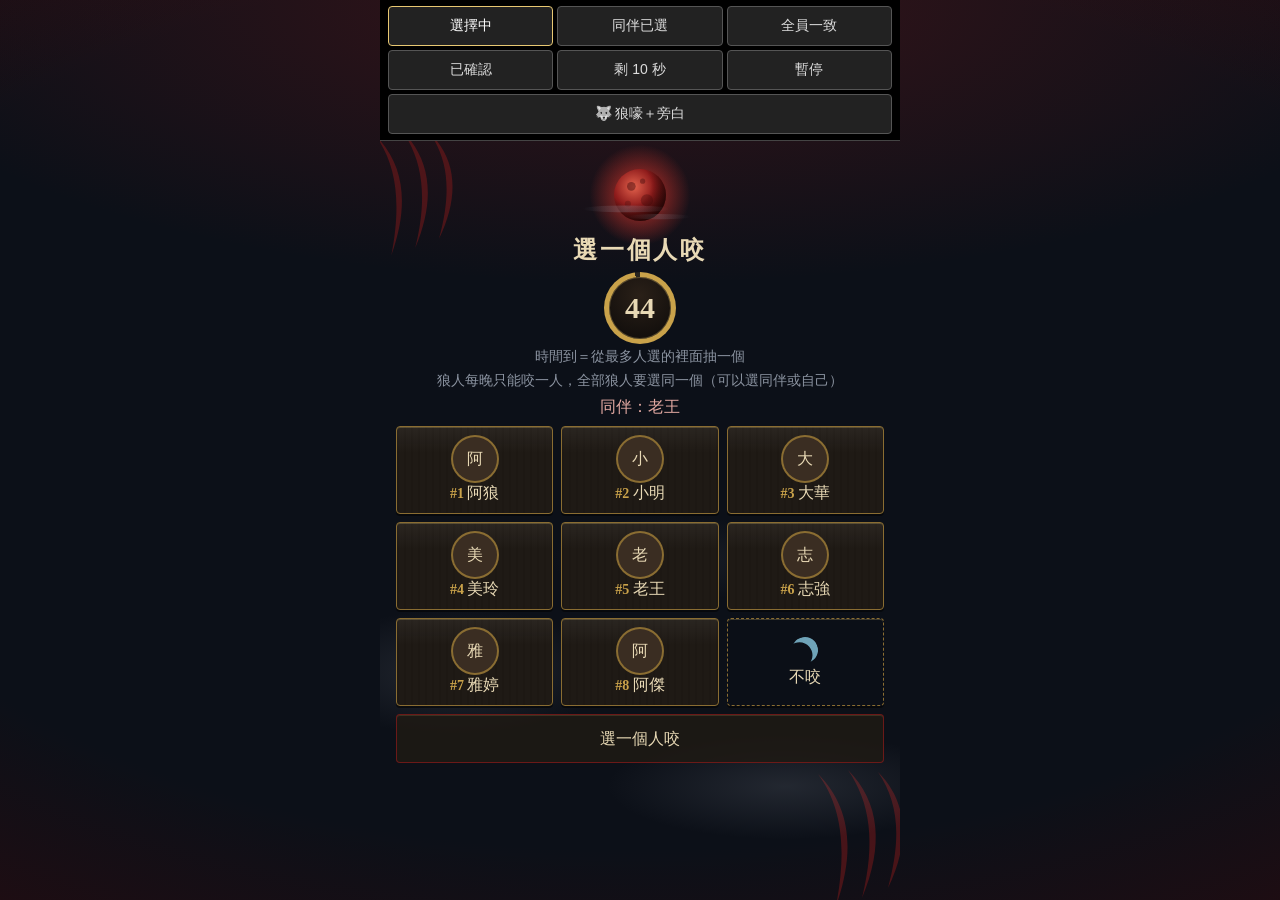
==== commit 41d1fdc6: "feat: 天亮公布被狼咬死的爪痕動畫與咬的音效（SPEC v4.37） - 被咬死那列翻開後爪痕劃過頭像、頭像一震、整列閃血光，死因紅字 - 旁白手機同時放揮爪＋咬下錄音（Gravity Sound" ====
--- a/web/preview.html
+++ b/web/preview.html
@@ -8,6 +8,7 @@
 <link rel="stylesheet" href="css/base.css">
 <link rel="stylesheet" href="css/art.css">
 <link rel="stylesheet" href="css/s8.css">
+<link rel="stylesheet" href="css/illus.css">
 <style>
   /* 只給預覽頁用的切換列，不是遊戲畫面 */
   .preview-bar { display: flex; flex-wrap: wrap; gap: 4px; padding: 6px 8px; background: #000; border-bottom: 1px solid #444; }
--- a/web/css/tokens.css
+++ b/web/css/tokens.css
@@ -47,5 +47,8 @@
   --dur-night: 1000ms;
   --dur-confirm: 3000ms; /* 狼人全員一致後自動確認（SPEC C8.1） */
   --dur-slash: 400ms;
+  --dur-victory: 3000ms;
+  --dur-reveal-each: 1500ms;
+  --dur-bite-at: 600ms; /* 死者那列翻開後，爪痕才劃下（SPEC v4.37；sfx.js BITE_AT_S 同步） */
   --ease-out: cubic-bezier(.2, .8, .2, 1);
 }
--- a/web/css/base.css
+++ b/web/css/base.css
@@ -98,7 +98,7 @@
 .bubble--wolf { border: 2px solid #c44; }
 .bubble--system { white-space: pre-line; border: 1px dashed #b8a; background: #2a1f2e; }
 .chat-photo { display: block; max-width: 200px; max-height: 200px; border-radius: 4px; margin-top: 4px; }
-.tts { background: none; border: 1px solid #888; color: inherit; border-radius: 4px; padding: 6px 8px; margin-top: 4px; text-align: left; min-height: 44px; font: inherit; }
+.tts { background: none; border: 1px solid #888; color: inherit; border-radius: 4px; padding: 6px 8px; margin-top: 4px; text-align: center; min-height: 44px; min-width: 56px; font: inherit; font-size: 1.3em; }
 .chat__photo { position: relative; overflow: hidden; display: inline-flex; align-items: center; justify-content: center; min-width: 44px; }
 .chat__photo input { position: absolute; inset: 0; opacity: 0; }
 .lightbox { position: fixed; inset: 0; background: #000; z-index: 40; display: flex; align-items: center; justify-content: center; overflow: hidden; }
--- a/web/css/s8.css
+++ b/web/css/s8.css
@@ -41,27 +41,12 @@
 }
 @keyframes s8-fog { from { transform: translateX(-6%); } to { transform: translateX(6%); } }
 
-/* 格子上方懸一輪血月 */
-.s8__moon {
-  position: relative;
-  width: 64px;
-  height: 64px;
-  margin: 0 auto -6px;
-  border-radius: 50%;
-  background:
-    radial-gradient(circle at 30% 30%, rgba(74, 13, 13, .45) 0 8%, transparent 9%),
-    radial-gradient(circle at 62% 58%, rgba(74, 13, 13, .35) 0 11%, transparent 12%),
-    radial-gradient(circle at 38% 35%, #c8423a, var(--blood) 60%, #4a0d0d);
-}
-.s8__moon::after {
-  content: '';
-  position: absolute;
-  inset: -18px;
-  border-radius: 50%;
-  background: radial-gradient(circle, rgba(200, 50, 40, .4), transparent 65%);
-  animation: s8-moon 4s ease-in-out infinite alternate;
-}
-@keyframes s8-moon { from { opacity: .55; } to { opacity: 1; } }
+/* 格子上方懸一輪血月（SVG 畫在 night.js bloodMoon）：光暈呼吸、夜霧從月前飄過 */
+.s8__moon { display: block; width: 104px; height: 104px; margin: -14px auto -22px; overflow: visible; }
+.s8__halo { transform-origin: 60px 60px; animation: s8-moon 4s ease-in-out infinite alternate; }
+@keyframes s8-moon { from { opacity: .5; transform: scale(.94); } to { opacity: 1; transform: scale(1.04); } }
+.s8__mist { animation: s8-mist 14s ease-in-out infinite alternate; }
+@keyframes s8-mist { from { transform: translateX(-10px); } to { transform: translateX(12px); } }
 
 .s8__title {
   font: 700 var(--fs-title)/1.3 var(--font-title);
@@ -143,33 +128,14 @@
 .victim .avatar { width: 64px; height: 64px; font-size: 26px; background: #3a2d22; color: var(--parchment); }
 .victim__name { margin-top: 6px; font: 700 18px var(--font-title); }
 .victim--none { border-style: dashed; border-color: var(--ice); }
-.slash { position: absolute; inset: 0; pointer-events: none; }
-.slash i {
-  position: absolute;
-  top: -20%;
-  left: 30%;
-  width: 6px;
-  height: 140%;
-  border-radius: 3px;
-  background: linear-gradient(180deg, transparent, #ff6a55 30%, var(--blood) 70%, transparent);
-  box-shadow: 0 0 10px rgba(255, 80, 60, .8);
-  transform-origin: top center;
-  transform: rotate(-24deg) scaleY(0);
-  animation: slash var(--dur-slash) var(--ease-out) forwards, slash-fade 1.2s ease-out .4s forwards;
-}
-.slash i:nth-child(2) { left: 48%; animation-delay: .07s, .47s; }
-.slash i:nth-child(3) { left: 66%; animation-delay: .14s, .54s; }
-@keyframes slash { to { transform: rotate(-24deg) scaleY(1); } }
-@keyframes slash-fade { to { opacity: .35; } }
 
 /* 舊手機掉幀時自動關掉霧與火星（ART 11.3） */
 html[data-lowfx] .s8::after { display: none; }
-html[data-lowfx] .s8__moon::after { animation: none; }
+html[data-lowfx] .s8__halo, html[data-lowfx] .s8__mist { animation: none; }
 
 /* 減少動態效果：全部改成 300 ms 淡入（SPEC C9.2 #13） */
 @media (prefers-reduced-motion: reduce) {
-  .s8::after, .s8__moon::after { animation: none; }
+  .s8::after, .s8__halo, .s8__mist { animation: none; }
   .grid--wolf .cell--confirming::before { animation: s8-fade 300ms forwards; }
-  .slash i { transform: rotate(-24deg); opacity: 0; animation: s8-fade 300ms forwards; }
   @keyframes s8-fade { from { opacity: 0; } to { opacity: 1; } }
 }
--- a/web/css/illus.css
+++ b/web/css/illus.css
@@ -0,0 +1,174 @@
+/* 內建向量美術的版面與動畫（圖在 js/ui/art.js；ART 9.3、11.2、11.3）。
+   只動 transform、opacity 和描線（UI_RULES Q6）；html[data-lowfx] 與減少動態效果時全部停住。 */
+
+/* 角色徽章：跟在名字旁、角色卡上方 */
+.emblem { display: inline-block; vertical-align: -3px; flex: none; }
+.badge .emblem { margin-right: 3px; }
+.card .emblem { display: block; margin: 0 auto 6px; filter: drop-shadow(0 2px 6px rgba(0, 0, 0, .6)); }
+
+/* 卡背的二十面骰紋章（ART 7.5） */
+.crest { display: block; width: 76px; height: 76px; margin: 0 auto 10px; opacity: .9; }
+
+/* 發牌：二十面骰從上方落下、彈兩下、滾停（ART 11.2，約 1.6 秒） */
+.crest--roll { animation: dice-roll 1.6s cubic-bezier(.3, .7, .2, 1) backwards; }
+@keyframes dice-roll {
+  0% { transform: translateY(-120px) rotate(-200deg); opacity: 0; }
+  30% { transform: translateY(0) rotate(-40deg); opacity: 1; }
+  45% { transform: translateY(-26px) rotate(10deg); }
+  60% { transform: translateY(0) rotate(30deg); }
+  72% { transform: translateY(-8px) rotate(8deg); }
+  84%, 100% { transform: none; }
+}
+
+/* 天亮：死者一列列翻開，每列間隔 --dur-reveal-each */
+.dead-reveal { animation: reveal-row .6s var(--ease-out) calc(var(--i) * var(--dur-reveal-each)) backwards; }
+@keyframes reveal-row { from { transform: perspective(600px) rotateX(-90deg); opacity: 0; } to { transform: none; opacity: 1; } }
+
+/* 爪痕（SVG 畫在 ui/art.js clawSlash，夜晚狼人確認與天亮被咬死共用）：遮罩路線 pathLength=1，虛線從 1 收到 0，
+   刀痕就從頭到尾被「劃開」；三道依序錯開 70 ms，劃完血光退到暗紅殘影 */
+.slash { position: absolute; inset: 0; width: 100%; height: 100%; pointer-events: none; }
+.slash__reveal {
+  fill: none; stroke: #fff; stroke-width: 16; stroke-linecap: round;
+  stroke-dasharray: 1; stroke-dashoffset: 1;
+  animation: slash var(--dur-slash) var(--ease-out) calc(var(--i) * 70ms) forwards;
+}
+.slash__glow { fill: rgba(255, 80, 60, .35); stroke: rgba(255, 80, 60, .35); stroke-width: 5; stroke-linejoin: round; }
+.slash__cut { fill: #ff6a55; }
+.slash__claw { animation: slash-fade 1.2s ease-out calc(var(--dur-slash) + var(--i) * 70ms) forwards; }
+@keyframes slash { to { stroke-dashoffset: 0; } }
+@keyframes slash-fade { to { opacity: .55; } }
+
+/* 天亮公布被狼咬死（SPEC v4.37）：這列翻開後，三道爪痕劃過頭像（沿用 s8.css 的 .slash），
+   頭像被撞得一震、整列閃一下血光。--bite-at 在這列上用這列的 --i 算好，爪痕自己的 --i 是第幾道 */
+.dead-bite { --bite-at: calc(var(--i) * var(--dur-reveal-each) + var(--dur-bite-at)); position: relative; }
+.dead-bite::after {
+  content: ''; position: absolute; inset: 0; pointer-events: none; opacity: 0;
+  background: radial-gradient(circle at 28px 50%, var(--blood), transparent 70%);
+  animation: bite-flash 900ms ease-out var(--bite-at);
+}
+.bite__mark { position: relative; display: inline-flex; flex: none; }
+.bite__mark .slash { position: absolute; inset: -8px; width: calc(100% + 16px); height: calc(100% + 16px); }
+.dead-bite .bite__mark { animation: bite-jolt 350ms ease-out calc(var(--bite-at) + 120ms); }
+.dead-bite .slash__reveal { animation-delay: calc(var(--bite-at) + var(--i) * 70ms); }
+.dead-bite .slash__claw { animation-delay: calc(var(--bite-at) + var(--dur-slash) + var(--i) * 70ms); }
+.bite__cause { color: #ff6a55; font-weight: 700; }
+@keyframes bite-flash { 15% { opacity: .8; } 100% { opacity: 0; } }
+@keyframes bite-jolt { 20% { transform: translate(-4px, 3px) rotate(-6deg); } 50% { transform: translate(3px, -2px) rotate(4deg); } 100% { transform: none; } }
+
+/* 角色卡翻開：繞 Y 軸轉進來（ART 11.2 翻牌） */
+.card__face { width: 100%; pointer-events: none; animation: card-flip var(--dur-flip) cubic-bezier(.3, .7, .2, 1); }
+@keyframes card-flip { from { transform: perspective(700px) rotateY(90deg); } to { transform: perspective(700px) rotateY(0); } }
+.card__face .emblem { animation: stamp .35s var(--ease-out) .2s backwards; }
+@keyframes stamp { from { transform: scale(1.6); opacity: 0; } to { transform: scale(1); opacity: 1; } }
+
+/* 畫面主圖 */
+.hero { display: block; width: 100%; max-width: 260px; height: auto; max-height: 150px; margin: 0 auto 4px; overflow: visible; }
+
+/* 星點閃、燈火晃、光暈呼吸 */
+.art-twinkle { transform-box: fill-box; transform-origin: center; animation: twinkle 2.4s ease-in-out calc(var(--i, 0) * -0.7s) infinite; }
+@keyframes twinkle { 0%, 100% { opacity: .35; transform: scale(.7); } 50% { opacity: 1; transform: scale(1.1); } }
+.art-flame { transform-box: fill-box; transform-origin: 50% 90%; animation: flame 1.6s ease-in-out infinite alternate; }
+@keyframes flame { from { transform: scale(.9, 1); } to { transform: scale(1.08, .92) rotate(3deg); } }
+.art-glow { transform-box: fill-box; transform-origin: center; animation: glow 3.5s ease-in-out infinite alternate; }
+@keyframes glow { from { opacity: .5; transform: scale(.95); } to { opacity: 1; transform: scale(1.05); } }
+
+/* 水晶球：紫霧慢轉；結果從霧中浮出 */
+.art-swirl { transform-origin: 100px 54px; animation: swirl 9s linear infinite; }
+@keyframes swirl { to { transform: rotate(360deg); } }
+.art-rise { animation: rise 1.2s var(--ease-out) backwards; }
+@keyframes rise { from { opacity: 0; transform: translateY(10px); } to { opacity: 1; transform: none; } }
+
+/* 小鍋冒泡、蒸氣描線往上飄 */
+.art-bubble { transform-box: fill-box; transform-origin: center; animation: bubble 2.2s ease-in calc(var(--i) * .55s) infinite; }
+@keyframes bubble { 0% { opacity: 0; transform: translateY(6px) scale(.6); } 25% { opacity: 1; } 100% { opacity: 0; transform: translateY(-18px) scale(1.1); } }
+.art-steam path, .art-smoke path { stroke-dasharray: .35 .65; animation: drift 3s linear calc(var(--i) * -1.5s) infinite; }
+@keyframes drift { from { stroke-dashoffset: 0; opacity: .9; } to { stroke-dashoffset: -1; opacity: .9; } }
+
+/* 天亮：太陽升起、光芒緩轉、白鳥飛過 */
+.art-sunrise { animation: sunrise var(--dur-night) ease-out backwards; }
+@keyframes sunrise { from { transform: translateY(26px); opacity: .3; } to { transform: none; opacity: 1; } }
+.art-rays { transform-origin: 100px 88px; animation: sway 6s ease-in-out infinite alternate; }
+@keyframes sway { from { transform: rotate(-6deg); } to { transform: rotate(6deg); } }
+/* 有山的圖左右兩邊淡掉，不會看到山被切齊的邊 */
+.hero--dawn, .hero--victory-wolf {
+  -webkit-mask-image: linear-gradient(90deg, transparent, #000 18%, #000 82%, transparent);
+  mask-image: linear-gradient(90deg, transparent, #000 18%, #000 82%, transparent);
+}
+.art-bird { animation: fly 7s linear calc(var(--i) * -.6s) infinite; }
+@keyframes fly { from { transform: translate(-40px, 6px); } to { transform: translate(200px, -14px); } }
+
+/* 獵人開弓：箭破空飛出畫面；收弓：箭慢慢退回、淡掉 */
+.art-arrow--shot { animation: arrow-fly .3s ease-in forwards; }
+@keyframes arrow-fly { from { transform: none; } to { transform: translateY(-160px); opacity: 0; } }
+.art-arrow--holster { animation: arrow-back 1s ease-out forwards; }
+@keyframes arrow-back { to { transform: translateY(26px); opacity: .25; } }
+.art-string-release { animation: twang .5s ease-out; }
+@keyframes twang { 0%, 100% { transform: none; } 20% { transform: translateY(-3px); } 50% { transform: translateY(2px); } }
+
+/* 女巫用藥：那瓶倒向小鍋、鍋上冒出紅光（救）或綠煙（毒） */
+/* 先舉到鍋口上方再傾倒（位移是瓶子自己的座標，主圖裡放大 1.6 倍） */
+.art-pour { transform-box: fill-box; transform-origin: 50% 50%; animation: pour 1.4s var(--ease-out) forwards; }
+.art-pour--save { --lift: translate(18px, -22px); --tilt: 110deg; }
+.art-pour--poison { --lift: translate(-24px, -20px); --tilt: -110deg; }
+@keyframes pour {
+  35% { transform: var(--lift) rotate(0); }
+  60% { transform: var(--lift) rotate(var(--tilt)); opacity: 1; }
+  100% { transform: var(--lift) rotate(var(--tilt)); opacity: .15; }
+}
+.art-puff { transform-box: fill-box; transform-origin: 50% 100%; animation: puff 1.6s ease-out .5s backwards; opacity: 0; }
+@keyframes puff { from { opacity: .7; transform: scale(.3); } to { opacity: 0; transform: translateY(-24px) scale(1.4); } }
+
+/* 結算：角色一列列翻開，千面狼最後面具碎裂揭曉（ART 11.2 勝利） */
+.end-reveal { animation: reveal-row .5s var(--ease-out) calc(var(--i) * .25s) backwards; }
+.end-reveal--faceless .emblem--faceless { animation: shatter .9s ease-out calc(var(--i) * .25s + .5s) backwards; }
+@keyframes shatter {
+  0% { transform: scale(1.8) rotate(0); filter: drop-shadow(0 0 0 #8d78d6); }
+  30% { transform: scale(1.8) rotate(-12deg); }
+  45% { transform: scale(1.8) rotate(10deg); filter: drop-shadow(0 0 8px #b9a6f0); }
+  100% { transform: none; filter: none; }
+}
+
+/* 千面狼面板（ART 8 S19）：紫色小卡＋面具；換臉時面具裂開碎掉再拼回來、文字淡入（0.8 秒） */
+.disguise { display: flex; align-items: center; gap: var(--gap-1); border-color: #8d78d6; background: linear-gradient(90deg, rgba(61, 47, 79, .9), var(--bg-stone)); }
+.disguise .emblem { flex: none; }
+.disguise--swap .emblem { animation: mask-swap .8s ease-in-out; }
+.disguise--swap .disguise__text { animation: fade-in .5s ease-out .4s backwards; }
+@keyframes mask-swap {
+  0% { transform: none; }
+  20% { transform: rotate(-14deg) scale(1.15); filter: drop-shadow(0 0 6px #b9a6f0); }
+  45% { transform: scale(.2) rotate(40deg); opacity: 0; }
+  60% { transform: scale(.2) rotate(-40deg); opacity: 0; }
+  100% { transform: none; opacity: 1; }
+}
+@keyframes fade-in { from { opacity: 0; } }
+
+/* 獵人：箭頭反光；出局：殘火明滅 */
+.art-glint { animation: glint 2.6s ease-in-out infinite; }
+@keyframes glint { 0%, 70%, 100% { opacity: .75; } 80% { opacity: 1; } }
+.art-ember { animation: ember 1.8s ease-in-out infinite alternate; }
+@keyframes ember { from { opacity: .2; } to { opacity: 1; } }
+
+/* 狼人勝：血月放大 */
+.art-moonrise { transform-origin: 100px 56px; animation: moonrise var(--dur-victory) var(--ease-out) backwards; }
+@keyframes moonrise { from { transform: scale(.55); opacity: .4; } to { transform: none; opacity: 1; } }
+
+/* S15 揭曉：每一票一枚銅幣依序落下（ART 11.2 投票揭曉） */
+.coins { display: flex; justify-content: center; flex-wrap: wrap; gap: 4px; margin: 6px 0; }
+.coin { width: 22px; height: 22px; animation: coin-drop .4s var(--ease-out) calc(var(--i) * .4s) backwards; }
+@keyframes coin-drop { from { transform: translateY(-28px) rotate(-90deg); opacity: 0; } to { transform: none; opacity: 1; } }
+
+/* 舊手機掉幀：只留靜態圖（ART 11.3） */
+html[data-lowfx] .hero *, html[data-lowfx] .emblem * { animation: none !important; }
+html[data-lowfx] .dead-bite::after { display: none; }
+
+/* 減少動態效果：不動，只淡入（SPEC C9.2 #13） */
+@media (prefers-reduced-motion: reduce) {
+  .hero *, .emblem *, .card__face, .card__face .emblem, .crest--roll { animation: none !important; }
+  .coin, .dead-reveal, .end-reveal { animation: fade-in 300ms backwards; }
+  .dead-bite::after, .dead-bite .bite__mark { animation: none; }
+  .slash__reveal { stroke-dashoffset: 0; animation: none; }
+  .slash__claw { opacity: 0; animation: slash-in 300ms forwards; }
+  @keyframes slash-in { to { opacity: 1; } }
+  .end-reveal--faceless .emblem--faceless, .disguise--swap .emblem { animation: none; }
+  @keyframes fade-in { from { opacity: 0; } }
+}
